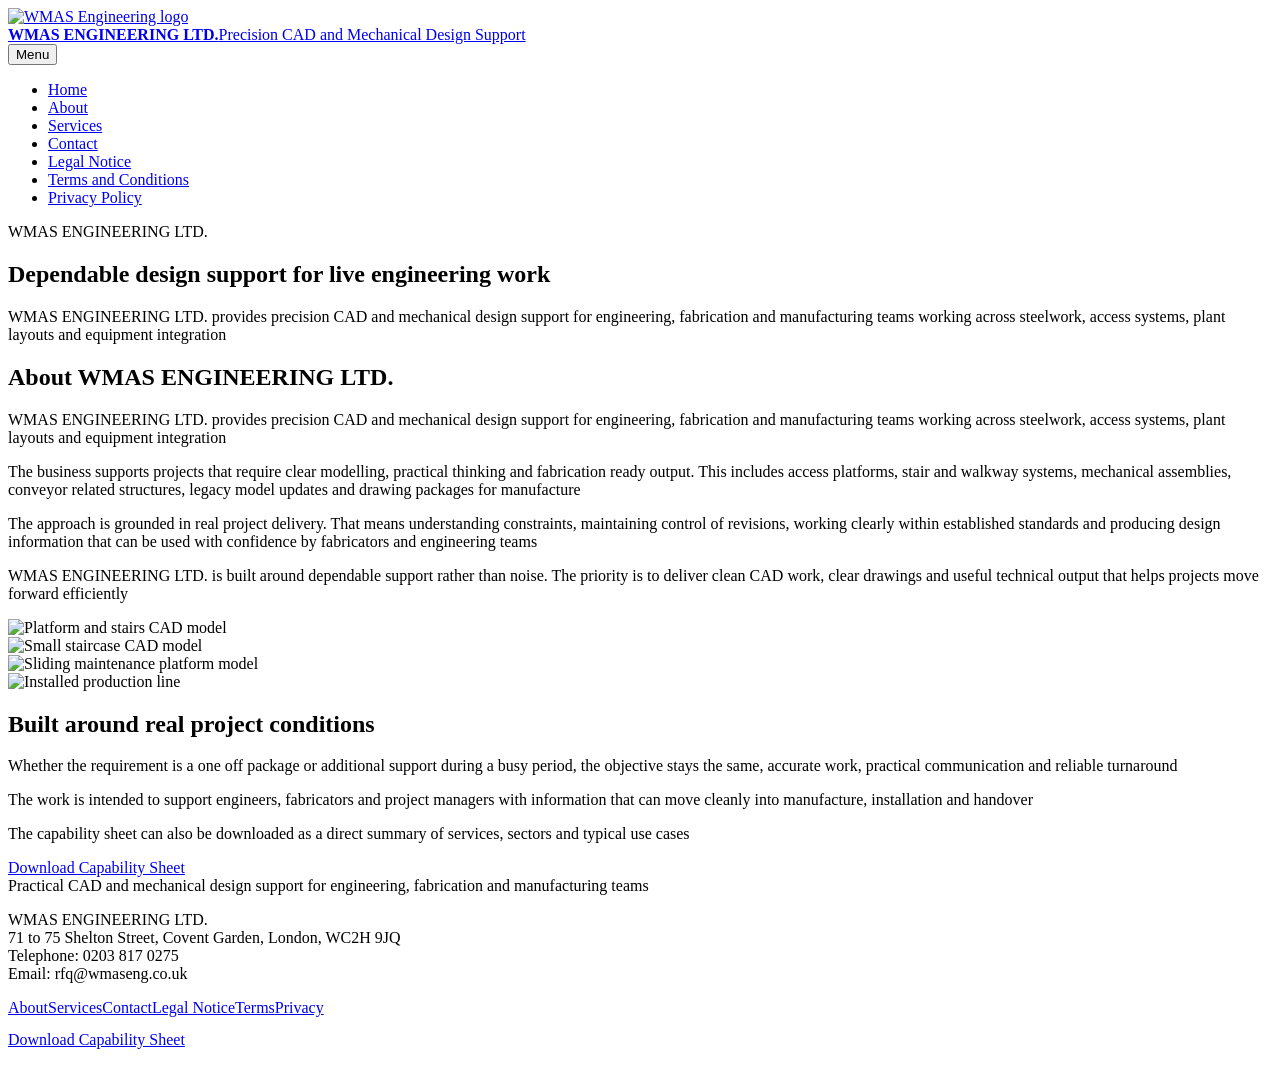
==== about.html @ 5f718e0b "Add files via upload" ====
<!doctype html><html lang="en"><head><meta charset="utf-8"><meta name="viewport" content="width=device-width, initial-scale=1"><title>About | WMAS ENGINEERING LTD.</title><link rel="stylesheet" href="assets/css/styles.css"></head><body><header class="site-header"><div class="container header-inner"><a class="brand" href="index.html"><img src="assets/img/wmaslogo.png" alt="WMAS Engineering logo"><div class="brand-text"><strong>WMAS ENGINEERING LTD.</strong><span>Precision CAD and Mechanical Design Support</span></div></a><button class="nav-toggle" type="button" data-nav-toggle>Menu</button><nav class="main-nav"><ul><li><a href="index.html" class="">Home</a></li><li><a href="about.html" class="active">About</a></li><li><a href="services.html" class="">Services</a></li><li><a href="contact.html" class="">Contact</a></li><li><a href="legal-notice.html" class="">Legal Notice</a></li><li><a href="terms.html" class="">Terms and Conditions</a></li><li><a href="privacy.html" class="">Privacy Policy</a></li></ul></nav></div></header><section class="page-hero"><div class="bg" style="background-image:url('assets/img/hero-automation-cad.jpg')"></div><div class="container"><span class="eyebrow">WMAS ENGINEERING LTD.</span><h1>Dependable design support for live engineering work</h1><p class="lead">WMAS ENGINEERING LTD. provides precision CAD and mechanical design support for engineering, fabrication and manufacturing teams working across steelwork, access systems, plant layouts and equipment integration</p></div></section><section class="section"><div class="container grid-2"><div><h2>About WMAS ENGINEERING LTD.</h2><p class="muted">WMAS ENGINEERING LTD. provides precision CAD and mechanical design support for engineering, fabrication and manufacturing teams working across steelwork, access systems, plant layouts and equipment integration</p><p class="muted">The business supports projects that require clear modelling, practical thinking and fabrication ready output. This includes access platforms, stair and walkway systems, mechanical assemblies, conveyor related structures, legacy model updates and drawing packages for manufacture</p><p class="muted">The approach is grounded in real project delivery. That means understanding constraints, maintaining control of revisions, working clearly within established standards and producing design information that can be used with confidence by fabricators and engineering teams</p><p class="muted">WMAS ENGINEERING LTD. is built around dependable support rather than noise. The priority is to deliver clean CAD work, clear drawings and useful technical output that helps projects move forward efficiently</p></div><div class="project-strip"><div class="media-card"><img src="assets/img/platform-stairs-model.png" alt="Platform and stairs CAD model"></div><div class="media-card"><img src="assets/img/small-staircase-model.png" alt="Small staircase CAD model"></div><div class="media-card"><img src="assets/img/sliding-maintenance-platform.png" alt="Sliding maintenance platform model"></div></div></div></section><section class="section section-alt"><div class="container grid-2"><div class="media-card"><img src="assets/img/hero-production-line.jpg" alt="Installed production line"></div><div class="card"><h2>Built around real project conditions</h2><p class="muted">Whether the requirement is a one off package or additional support during a busy period, the objective stays the same, accurate work, practical communication and reliable turnaround</p><p class="muted">The work is intended to support engineers, fabricators and project managers with information that can move cleanly into manufacture, installation and handover</p><p class="muted">The capability sheet can also be downloaded as a direct summary of services, sectors and typical use cases</p><div class="cta-row"><a class="btn btn-primary" href="assets/docs/Capabilities-Sheet-WMAS.pdf" download>Download Capability Sheet</a></div></div></div></section><footer class="site-footer"><div class="container footer-inner"><div><div class="tagline">Practical CAD and mechanical design support for engineering, fabrication and manufacturing teams</div><p class="small">WMAS ENGINEERING LTD.<br>71 to 75 Shelton Street, Covent Garden, London, WC2H 9JQ<br>Telephone: 0203 817 0275<br>Email: rfq@wmaseng.co.uk</p></div><div><div class="footer-links"><a href="about.html">About</a><a href="services.html">Services</a><a href="contact.html">Contact</a><a href="legal-notice.html">Legal Notice</a><a href="terms.html">Terms</a><a href="privacy.html">Privacy</a></div><p class="small" style="margin-top:14px"><a href="assets/docs/Capabilities-Sheet-WMAS.pdf" download>Download Capability Sheet</a></p></div></div></footer><script src="assets/js/site.js"></script></body></html>
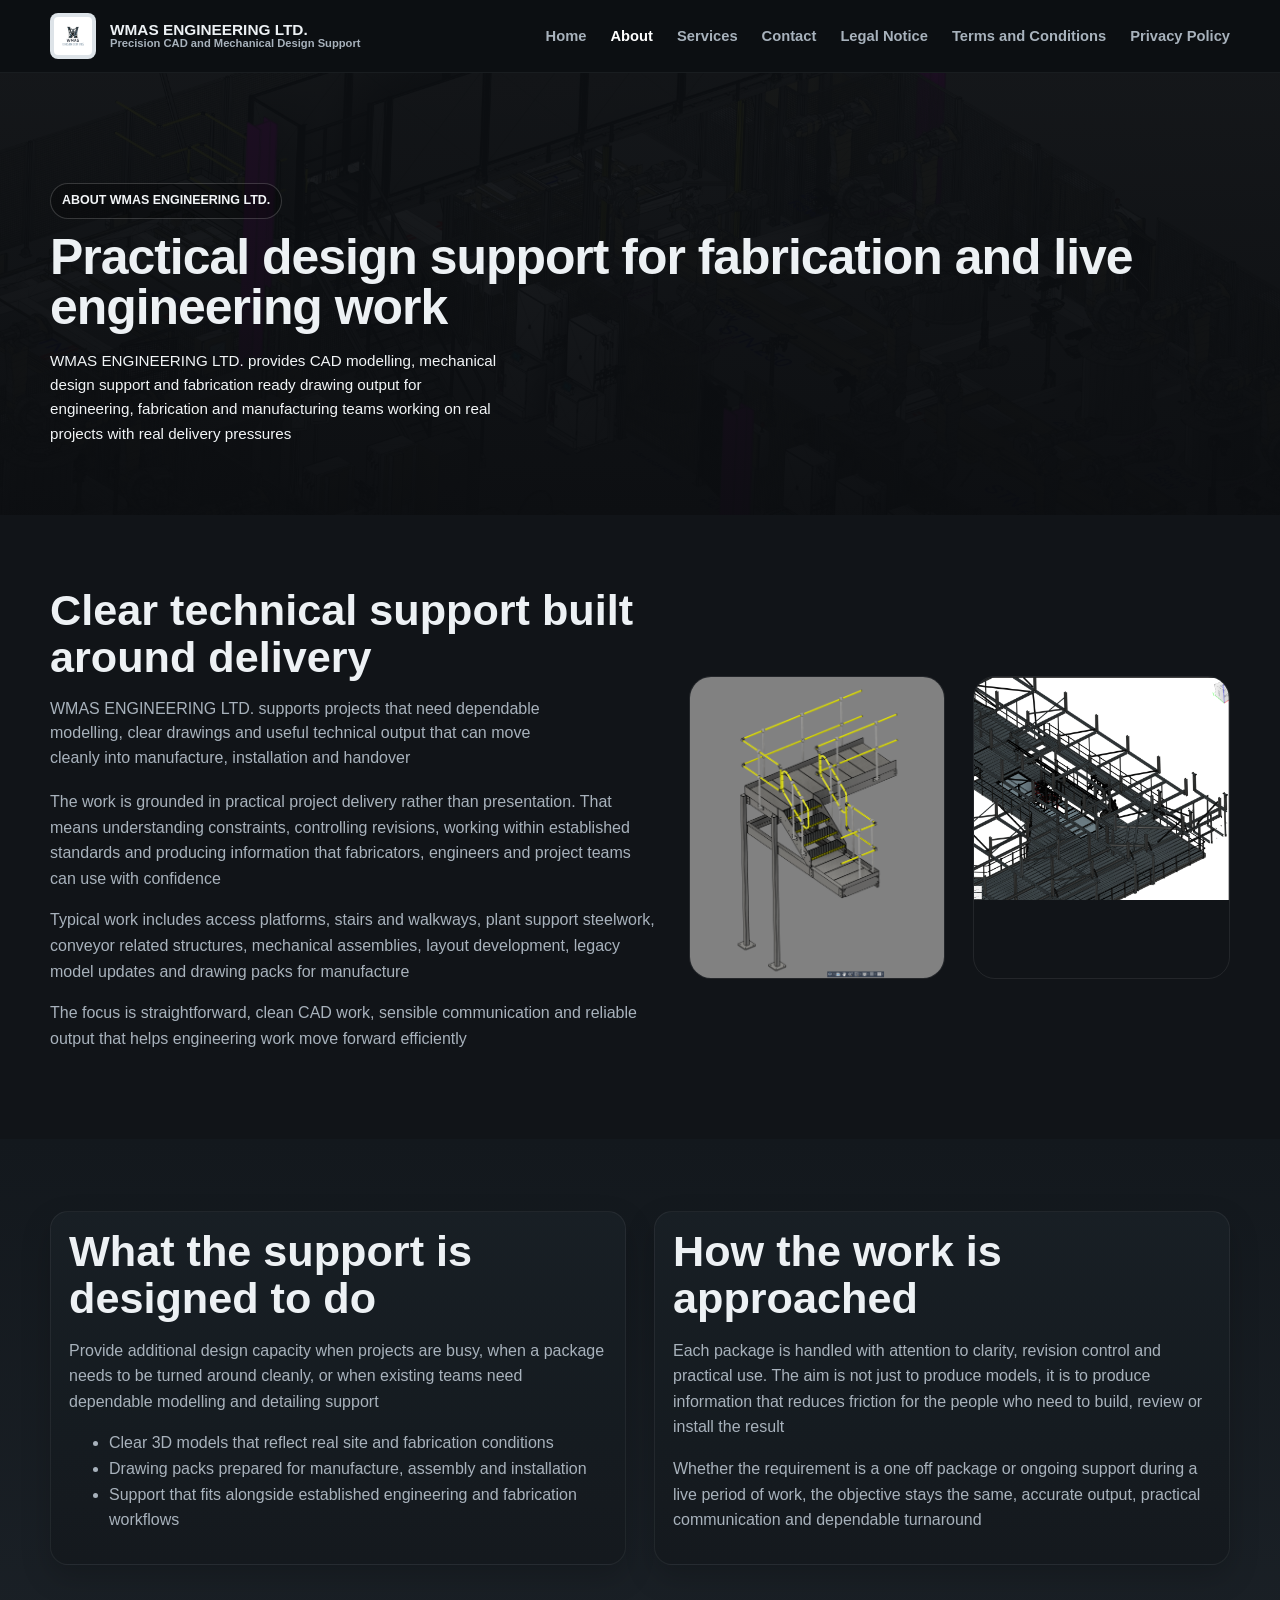
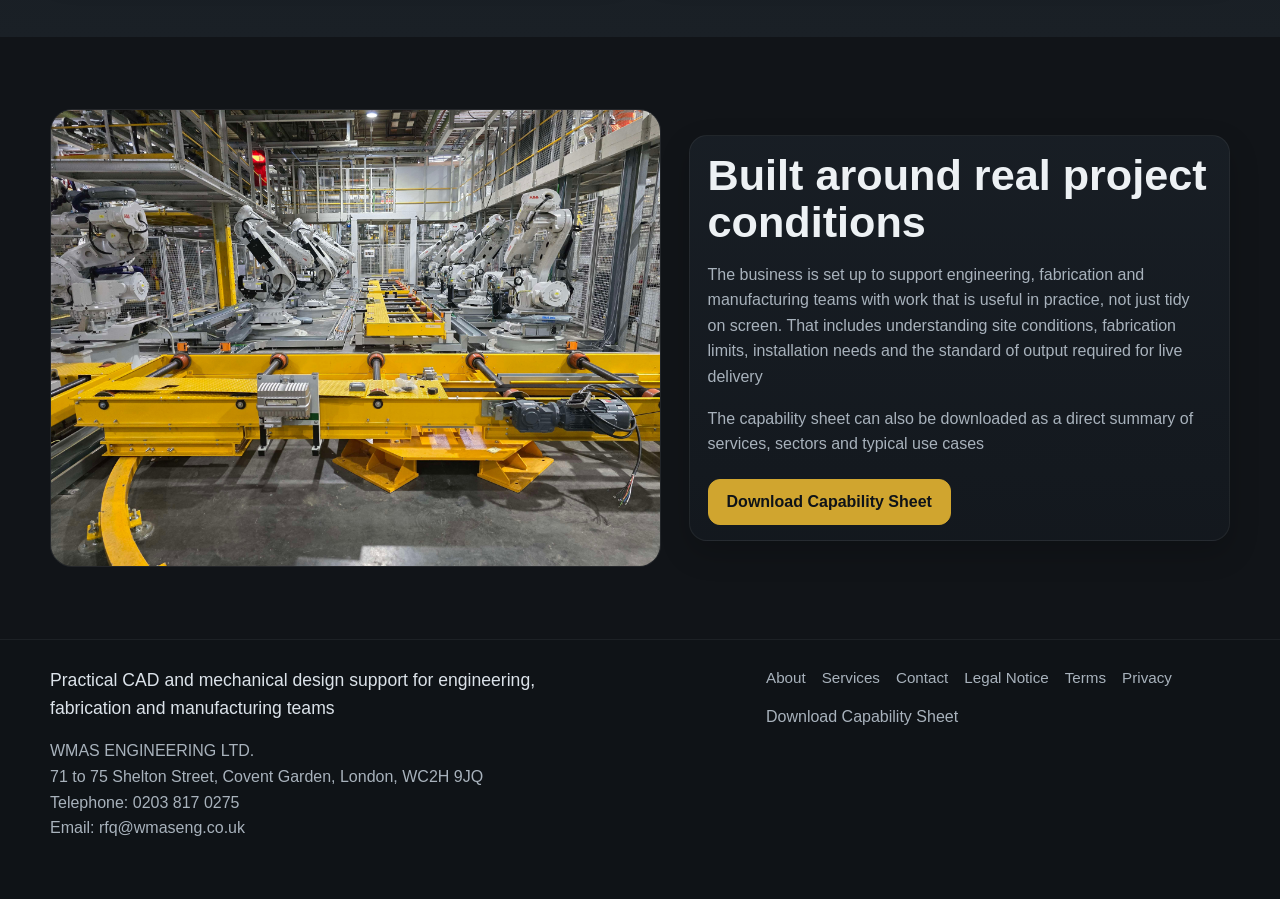
==== commit 3ed95a46: "Update about.html" ====
--- a/about.html
+++ b/about.html
@@ -1 +1,128 @@
-<!doctype html><html lang="en"><head><meta charset="utf-8"><meta name="viewport" content="width=device-width, initial-scale=1"><title>About | WMAS ENGINEERING LTD.</title><link rel="stylesheet" href="assets/css/styles.css"></head><body><header class="site-header"><div class="container header-inner"><a class="brand" href="index.html"><img src="assets/img/wmaslogo.png" alt="WMAS Engineering logo"><div class="brand-text"><strong>WMAS ENGINEERING LTD.</strong><span>Precision CAD and Mechanical Design Support</span></div></a><button class="nav-toggle" type="button" data-nav-toggle>Menu</button><nav class="main-nav"><ul><li><a href="index.html" class="">Home</a></li><li><a href="about.html" class="active">About</a></li><li><a href="services.html" class="">Services</a></li><li><a href="contact.html" class="">Contact</a></li><li><a href="legal-notice.html" class="">Legal Notice</a></li><li><a href="terms.html" class="">Terms and Conditions</a></li><li><a href="privacy.html" class="">Privacy Policy</a></li></ul></nav></div></header><section class="page-hero"><div class="bg" style="background-image:url('assets/img/hero-automation-cad.jpg')"></div><div class="container"><span class="eyebrow">WMAS ENGINEERING LTD.</span><h1>Dependable design support for live engineering work</h1><p class="lead">WMAS ENGINEERING LTD. provides precision CAD and mechanical design support for engineering, fabrication and manufacturing teams working across steelwork, access systems, plant layouts and equipment integration</p></div></section><section class="section"><div class="container grid-2"><div><h2>About WMAS ENGINEERING LTD.</h2><p class="muted">WMAS ENGINEERING LTD. provides precision CAD and mechanical design support for engineering, fabrication and manufacturing teams working across steelwork, access systems, plant layouts and equipment integration</p><p class="muted">The business supports projects that require clear modelling, practical thinking and fabrication ready output. This includes access platforms, stair and walkway systems, mechanical assemblies, conveyor related structures, legacy model updates and drawing packages for manufacture</p><p class="muted">The approach is grounded in real project delivery. That means understanding constraints, maintaining control of revisions, working clearly within established standards and producing design information that can be used with confidence by fabricators and engineering teams</p><p class="muted">WMAS ENGINEERING LTD. is built around dependable support rather than noise. The priority is to deliver clean CAD work, clear drawings and useful technical output that helps projects move forward efficiently</p></div><div class="project-strip"><div class="media-card"><img src="assets/img/platform-stairs-model.png" alt="Platform and stairs CAD model"></div><div class="media-card"><img src="assets/img/small-staircase-model.png" alt="Small staircase CAD model"></div><div class="media-card"><img src="assets/img/sliding-maintenance-platform.png" alt="Sliding maintenance platform model"></div></div></div></section><section class="section section-alt"><div class="container grid-2"><div class="media-card"><img src="assets/img/hero-production-line.jpg" alt="Installed production line"></div><div class="card"><h2>Built around real project conditions</h2><p class="muted">Whether the requirement is a one off package or additional support during a busy period, the objective stays the same, accurate work, practical communication and reliable turnaround</p><p class="muted">The work is intended to support engineers, fabricators and project managers with information that can move cleanly into manufacture, installation and handover</p><p class="muted">The capability sheet can also be downloaded as a direct summary of services, sectors and typical use cases</p><div class="cta-row"><a class="btn btn-primary" href="assets/docs/Capabilities-Sheet-WMAS.pdf" download>Download Capability Sheet</a></div></div></div></section><footer class="site-footer"><div class="container footer-inner"><div><div class="tagline">Practical CAD and mechanical design support for engineering, fabrication and manufacturing teams</div><p class="small">WMAS ENGINEERING LTD.<br>71 to 75 Shelton Street, Covent Garden, London, WC2H 9JQ<br>Telephone: 0203 817 0275<br>Email: rfq@wmaseng.co.uk</p></div><div><div class="footer-links"><a href="about.html">About</a><a href="services.html">Services</a><a href="contact.html">Contact</a><a href="legal-notice.html">Legal Notice</a><a href="terms.html">Terms</a><a href="privacy.html">Privacy</a></div><p class="small" style="margin-top:14px"><a href="assets/docs/Capabilities-Sheet-WMAS.pdf" download>Download Capability Sheet</a></p></div></div></footer><script src="assets/js/site.js"></script></body></html>+<!doctype html>
+<html lang="en">
+<head>
+  <meta charset="utf-8">
+  <meta name="viewport" content="width=device-width, initial-scale=1">
+  <title>About | WMAS ENGINEERING LTD.</title>
+  <link rel="stylesheet" href="assets/css/styles.css">
+</head>
+<body>
+  <header class="site-header">
+    <div class="container header-inner">
+      <a class="brand" href="index.html">
+        <img src="assets/img/wmaslogo.png" alt="WMAS Engineering logo">
+        <div class="brand-text">
+          <strong>WMAS ENGINEERING LTD.</strong>
+          <span>Precision CAD and Mechanical Design Support</span>
+        </div>
+      </a>
+      <button class="nav-toggle" type="button" data-nav-toggle>Menu</button>
+      <nav class="main-nav">
+        <ul>
+          <li><a href="index.html">Home</a></li>
+          <li><a href="about.html" class="active">About</a></li>
+          <li><a href="services.html">Services</a></li>
+          <li><a href="contact.html">Contact</a></li>
+          <li><a href="legal-notice.html">Legal Notice</a></li>
+          <li><a href="terms.html">Terms and Conditions</a></li>
+          <li><a href="privacy.html">Privacy Policy</a></li>
+        </ul>
+      </nav>
+    </div>
+  </header>
+
+  <section class="page-hero">
+    <div class="bg" style="background-image:url('assets/img/hero-automation-cad.jpg')"></div>
+    <div class="container">
+      <span class="eyebrow">About WMAS ENGINEERING LTD.</span>
+      <h1>Practical design support for fabrication and live engineering work</h1>
+      <p class="lead">WMAS ENGINEERING LTD. provides CAD modelling, mechanical design support and fabrication ready drawing output for engineering, fabrication and manufacturing teams working on real projects with real delivery pressures</p>
+    </div>
+  </section>
+
+  <section class="section">
+    <div class="container grid-2">
+      <div>
+        <div class="section-head">
+          <h2>Clear technical support built around delivery</h2>
+          <p class="muted">WMAS ENGINEERING LTD. supports projects that need dependable modelling, clear drawings and useful technical output that can move cleanly into manufacture, installation and handover</p>
+        </div>
+
+        <p class="muted">The work is grounded in practical project delivery rather than presentation. That means understanding constraints, controlling revisions, working within established standards and producing information that fabricators, engineers and project teams can use with confidence</p>
+
+        <p class="muted">Typical work includes access platforms, stairs and walkways, plant support steelwork, conveyor related structures, mechanical assemblies, layout development, legacy model updates and drawing packs for manufacture</p>
+
+        <p class="muted">The focus is straightforward, clean CAD work, sensible communication and reliable output that helps engineering work move forward efficiently</p>
+      </div>
+
+      <div class="split-panel">
+        <div class="media-card">
+          <img src="assets/img/platform-stairs-model.png" alt="Platform and stairs CAD model">
+        </div>
+        <div class="media-card">
+          <img src="assets/img/sliding-maintenance-platform.png" alt="Sliding maintenance platform model">
+        </div>
+      </div>
+    </div>
+  </section>
+
+  <section class="section section-alt">
+    <div class="container split-panel">
+      <div class="card">
+        <h2>What the support is designed to do</h2>
+        <p class="muted">Provide additional design capacity when projects are busy, when a package needs to be turned around cleanly, or when existing teams need dependable modelling and detailing support</p>
+        <ul class="muted">
+          <li>Clear 3D models that reflect real site and fabrication conditions</li>
+          <li>Drawing packs prepared for manufacture, assembly and installation</li>
+          <li>Support that fits alongside established engineering and fabrication workflows</li>
+        </ul>
+      </div>
+
+      <div class="card">
+        <h2>How the work is approached</h2>
+        <p class="muted">Each package is handled with attention to clarity, revision control and practical use. The aim is not just to produce models, it is to produce information that reduces friction for the people who need to build, review or install the result</p>
+        <p class="muted">Whether the requirement is a one off package or ongoing support during a live period of work, the objective stays the same, accurate output, practical communication and dependable turnaround</p>
+      </div>
+    </div>
+  </section>
+
+  <section class="section">
+    <div class="container grid-2">
+      <div class="media-card">
+        <img src="assets/img/hero-production-line.jpg" alt="Installed production line">
+      </div>
+
+      <div class="card">
+        <h2>Built around real project conditions</h2>
+        <p class="muted">The business is set up to support engineering, fabrication and manufacturing teams with work that is useful in practice, not just tidy on screen. That includes understanding site conditions, fabrication limits, installation needs and the standard of output required for live delivery</p>
+        <p class="muted">The capability sheet can also be downloaded as a direct summary of services, sectors and typical use cases</p>
+        <div class="cta-row">
+          <a class="btn btn-primary" href="assets/docs/Capabilities-Sheet-WMAS.pdf" download>Download Capability Sheet</a>
+        </div>
+      </div>
+    </div>
+  </section>
+
+  <footer class="site-footer">
+    <div class="container footer-inner">
+      <div>
+        <div class="tagline">Practical CAD and mechanical design support for engineering, fabrication and manufacturing teams</div>
+        <p class="small">WMAS ENGINEERING LTD.<br>71 to 75 Shelton Street, Covent Garden, London, WC2H 9JQ<br>Telephone: 0203 817 0275<br>Email: rfq@wmaseng.co.uk</p>
+      </div>
+      <div>
+        <div class="footer-links">
+          <a href="about.html">About</a>
+          <a href="services.html">Services</a>
+          <a href="contact.html">Contact</a>
+          <a href="legal-notice.html">Legal Notice</a>
+          <a href="terms.html">Terms</a>
+          <a href="privacy.html">Privacy</a>
+        </div>
+        <p class="small" style="margin-top:14px"><a href="assets/docs/Capabilities-Sheet-WMAS.pdf" download>Download Capability Sheet</a></p>
+      </div>
+    </div>
+  </footer>
+
+  <script src="assets/js/site.js"></script>
+</body>
+</html>
--- a/assets/css/styles.css
+++ b/assets/css/styles.css
@@ -0,0 +1,532 @@
+:root{
+  --bg:#111418;
+  --panel:#171c21;
+  --panel2:#1d2329;
+  --text:#edf1f4;
+  --muted:#a8b2bc;
+  --line:#2a3138;
+  --accent:#d0a52f;
+  --max:1180px;
+}
+
+*{box-sizing:border-box}
+
+html{scroll-behavior:smooth}
+
+body{
+  margin:0;
+  font-family:Inter,Segoe UI,Arial,sans-serif;
+  background:var(--bg);
+  color:var(--text);
+  line-height:1.6;
+}
+
+img{
+  max-width:100%;
+  display:block;
+}
+
+a{
+  color:inherit;
+  text-decoration:none;
+}
+
+.container{
+  width:min(var(--max),calc(100% - 40px));
+  margin:0 auto;
+}
+
+.site-header{
+  position:sticky;
+  top:0;
+  z-index:50;
+  background:rgba(12,15,19,.94);
+  backdrop-filter:blur(10px);
+  border-bottom:1px solid rgba(255,255,255,.06);
+}
+
+.header-inner{
+  min-height:72px;
+  display:flex;
+  align-items:center;
+  justify-content:space-between;
+  gap:20px;
+}
+
+.brand{
+  display:flex;
+  align-items:center;
+  gap:14px;
+  font-weight:800;
+  min-width:0;
+}
+
+.brand img{
+  width:46px;
+  height:46px;
+  object-fit:contain;
+  border-radius:8px;
+  background:#dde3e8;
+  padding:4px;
+  flex:0 0 auto;
+}
+
+.brand-text{
+  display:flex;
+  flex-direction:column;
+  line-height:1.05;
+  min-width:0;
+}
+
+.brand-text strong{
+  font-size:.96rem;
+}
+
+.brand-text span{
+  font-size:.7rem;
+  color:var(--muted);
+  font-weight:600;
+}
+
+.nav-toggle{
+  display:none;
+}
+
+.main-nav ul{
+  list-style:none;
+  padding:0;
+  margin:0;
+  display:flex;
+  gap:24px;
+  flex-wrap:wrap;
+}
+
+.main-nav a{
+  color:var(--muted);
+  font-size:.92rem;
+  font-weight:600;
+}
+
+.main-nav a:hover,
+.main-nav a.active{
+  color:#fff;
+}
+
+.hero{
+  position:relative;
+  min-height:70vh;
+  overflow:hidden;
+}
+
+.hero:before{
+  content:"";
+  position:absolute;
+  inset:0;
+  background:linear-gradient(180deg,rgba(8,10,12,.36),rgba(8,10,12,.72));
+}
+
+.hero-media{
+  position:absolute;
+  inset:0;
+  background-size:cover;
+  background-position:center;
+  filter:saturate(.92) brightness(.76);
+}
+
+.hero-shell{
+  position:relative;
+  min-height:70vh;
+  display:flex;
+  align-items:center;
+  justify-content:flex-start;
+  width:min(1500px,calc(100% - 40px));
+  margin:0 auto;
+  padding:56px 0 56px 165px;
+}
+
+.hero-panel{
+  width:min(555px,100%);
+  background:linear-gradient(180deg,rgba(15,19,24,.88),rgba(15,19,24,.94));
+  border:1px solid rgba(255,255,255,.08);
+  border-radius:22px;
+  padding:28px 26px;
+  box-shadow:0 18px 44px rgba(0,0,0,.28);
+  backdrop-filter:blur(6px);
+}
+
+.eyebrow{
+  display:inline-block;
+  padding:7px 11px;
+  border:1px solid rgba(255,255,255,.18);
+  border-radius:999px;
+  color:#f2f5f7;
+  background:rgba(0,0,0,.24);
+  font-size:.78rem;
+  font-weight:700;
+  text-transform:uppercase;
+  margin-bottom:14px;
+}
+
+h1,
+h2,
+h3{
+  line-height:1.08;
+  margin:0 0 16px;
+}
+
+h1{
+  font-size:clamp(2.1rem,3.9vw,3.5rem);
+  line-height:1;
+  letter-spacing:-.02em;
+}
+
+h2{
+  font-size:clamp(1.8rem,4vw,2.7rem);
+}
+
+h3{
+  font-size:1.04rem;
+  line-height:1.16;
+  margin:0 0 8px;
+}
+
+.lead{
+  font-size:.95rem;
+  color:#f2f5f7;
+  max-width:54ch;
+  margin-top:8px;
+}
+
+.hero-actions,
+.cta-row{
+  display:flex;
+  gap:14px;
+  flex-wrap:wrap;
+  margin-top:22px;
+}
+
+.btn{
+  display:inline-flex;
+  align-items:center;
+  justify-content:center;
+  min-height:46px;
+  padding:0 18px;
+  border-radius:12px;
+  border:1px solid var(--line);
+  background:transparent;
+  color:#fff;
+  font-weight:700;
+}
+
+.btn-primary{
+  background:var(--accent);
+  border-color:var(--accent);
+  color:#0f1318;
+}
+
+.section{
+  padding:72px 0;
+}
+
+.section-alt{
+  background:linear-gradient(180deg,#13181d,#1a2026);
+}
+
+.section-head{
+  max-width:620px;
+  margin-bottom:18px;
+}
+
+.section-head p{
+  margin:0;
+  max-width:58ch;
+  line-height:1.55;
+}
+
+.muted,
+.small{
+  color:var(--muted);
+}
+
+.grid-2{
+  display:grid;
+  grid-template-columns:1.06fr .94fr;
+  gap:28px;
+  align-items:center;
+}
+
+.grid-3{
+  display:grid;
+  grid-template-columns:repeat(3,minmax(0,1fr));
+  gap:16px;
+  align-items:stretch;
+}
+
+.grid-4{
+  display:grid;
+  grid-template-columns:repeat(4,minmax(0,1fr));
+  gap:20px;
+}
+
+.card,
+.feature-card,
+.info-panel,
+.form-panel{
+  background:linear-gradient(180deg,rgba(25,31,37,.96),rgba(20,25,30,.96));
+  border:1px solid rgba(255,255,255,.06);
+  border-radius:18px;
+  padding:16px 18px 15px;
+  box-shadow:0 12px 30px rgba(0,0,0,.18);
+}
+
+.feature-card{
+  min-height:100%;
+  display:flex;
+  flex-direction:column;
+  justify-content:flex-start;
+}
+
+.feature-card:before{
+  content:"";
+  display:block;
+  width:30px;
+  height:3px;
+  background:var(--accent);
+  margin-bottom:10px;
+  border-radius:999px;
+}
+
+.feature-card p{
+  margin:0;
+  font-size:.94rem;
+  line-height:1.5;
+}
+
+.media-card{
+  border-radius:22px;
+  overflow:hidden;
+  border:1px solid rgba(255,255,255,.08);
+}
+
+.project-strip{
+  display:grid;
+  grid-template-columns:repeat(3,minmax(0,1fr));
+  gap:18px;
+}
+
+.split-panel{
+  display:grid;
+  grid-template-columns:1fr 1fr;
+  gap:28px;
+}
+
+.page-hero{
+  padding:110px 0 54px;
+  position:relative;
+  overflow:hidden;
+}
+
+.page-hero .bg{
+  position:absolute;
+  inset:0;
+  background-size:cover;
+  background-position:center;
+  opacity:.18;
+}
+
+.page-hero:after{
+  content:"";
+  position:absolute;
+  inset:0;
+  background:linear-gradient(180deg,rgba(11,13,16,.62),rgba(11,13,16,.92));
+}
+
+.page-hero .container{
+  position:relative;
+  z-index:1;
+}
+
+.reading{
+  width:min(860px,100%);
+}
+
+.reading p,
+.reading li{
+  color:#d6dde4;
+}
+
+.contact-wrap{
+  display:grid;
+  grid-template-columns:.9fr 1.1fr;
+  gap:26px;
+}
+
+.download-box{
+  display:flex;
+  align-items:center;
+  justify-content:space-between;
+  gap:18px;
+  flex-wrap:wrap;
+  padding:24px;
+  border:1px solid rgba(255,255,255,.08);
+  border-radius:18px;
+  background:rgba(255,255,255,.03);
+}
+
+.contact-meta p{
+  margin:0 0 14px;
+}
+
+.form-grid{
+  display:grid;
+  grid-template-columns:1fr 1fr;
+  gap:16px;
+}
+
+.form-group{
+  display:flex;
+  flex-direction:column;
+  gap:8px;
+}
+
+.form-group.full{
+  grid-column:1/-1;
+}
+
+label{
+  font-weight:700;
+  color:#d7dee5;
+}
+
+input,
+textarea{
+  width:100%;
+  background:#0f1318;
+  color:#fff;
+  border:1px solid #2b3239;
+  border-radius:12px;
+  min-height:48px;
+  padding:12px 14px;
+  font:inherit;
+}
+
+textarea{
+  min-height:160px;
+  resize:vertical;
+}
+
+.notice{
+  margin-top:14px;
+  padding:12px 14px;
+  border-radius:12px;
+  border:1px solid rgba(255,255,255,.08);
+  background:rgba(255,255,255,.03);
+}
+
+.site-footer{
+  border-top:1px solid rgba(255,255,255,.06);
+  padding:26px 0 42px;
+  background:#0f1317;
+}
+
+.footer-inner{
+  display:grid;
+  grid-template-columns:1.2fr .8fr;
+  gap:20px;
+}
+
+.footer-links{
+  display:flex;
+  gap:16px;
+  flex-wrap:wrap;
+  color:var(--muted);
+  font-size:.95rem;
+}
+
+.tagline{
+  font-size:1.1rem;
+  color:#dce3ea;
+  max-width:58ch;
+}
+
+@media (max-width:980px){
+  .grid-2,
+  .split-panel,
+  .contact-wrap,
+  .footer-inner{
+    grid-template-columns:1fr;
+  }
+
+  .grid-3,
+  .grid-4{
+    grid-template-columns:1fr 1fr;
+  }
+}
+
+@media (max-width:760px){
+  .container{
+    width:min(var(--max),calc(100% - 24px));
+  }
+
+  .nav-toggle{
+    display:inline-flex;
+    align-items:center;
+    justify-content:center;
+    width:46px;
+    height:46px;
+    border-radius:12px;
+    border:1px solid var(--line);
+    background:transparent;
+    color:#fff;
+  }
+
+  .main-nav{
+    display:none;
+    position:absolute;
+    left:12px;
+    right:12px;
+    top:68px;
+    background:rgba(17,20,24,.98);
+    border:1px solid rgba(255,255,255,.08);
+    border-radius:18px;
+    padding:16px;
+  }
+
+  .main-nav.open{
+    display:block;
+  }
+
+  .main-nav ul{
+    flex-direction:column;
+    align-items:flex-start;
+    gap:14px;
+  }
+
+  .hero,
+  .hero-shell{
+    min-height:58vh;
+  }
+
+  .hero-shell{
+    padding:40px 0;
+    justify-content:flex-start;
+    width:min(100%,calc(100% - 24px));
+  }
+
+  .hero-panel{
+    padding:24px 20px;
+    width:100%;
+  }
+
+  h1{
+    max-width:none;
+    font-size:clamp(1.9rem,9vw,3rem);
+  }
+
+  .grid-3,
+  .grid-4,
+  .project-strip,
+  .form-grid{
+    grid-template-columns:1fr;
+  }
+}
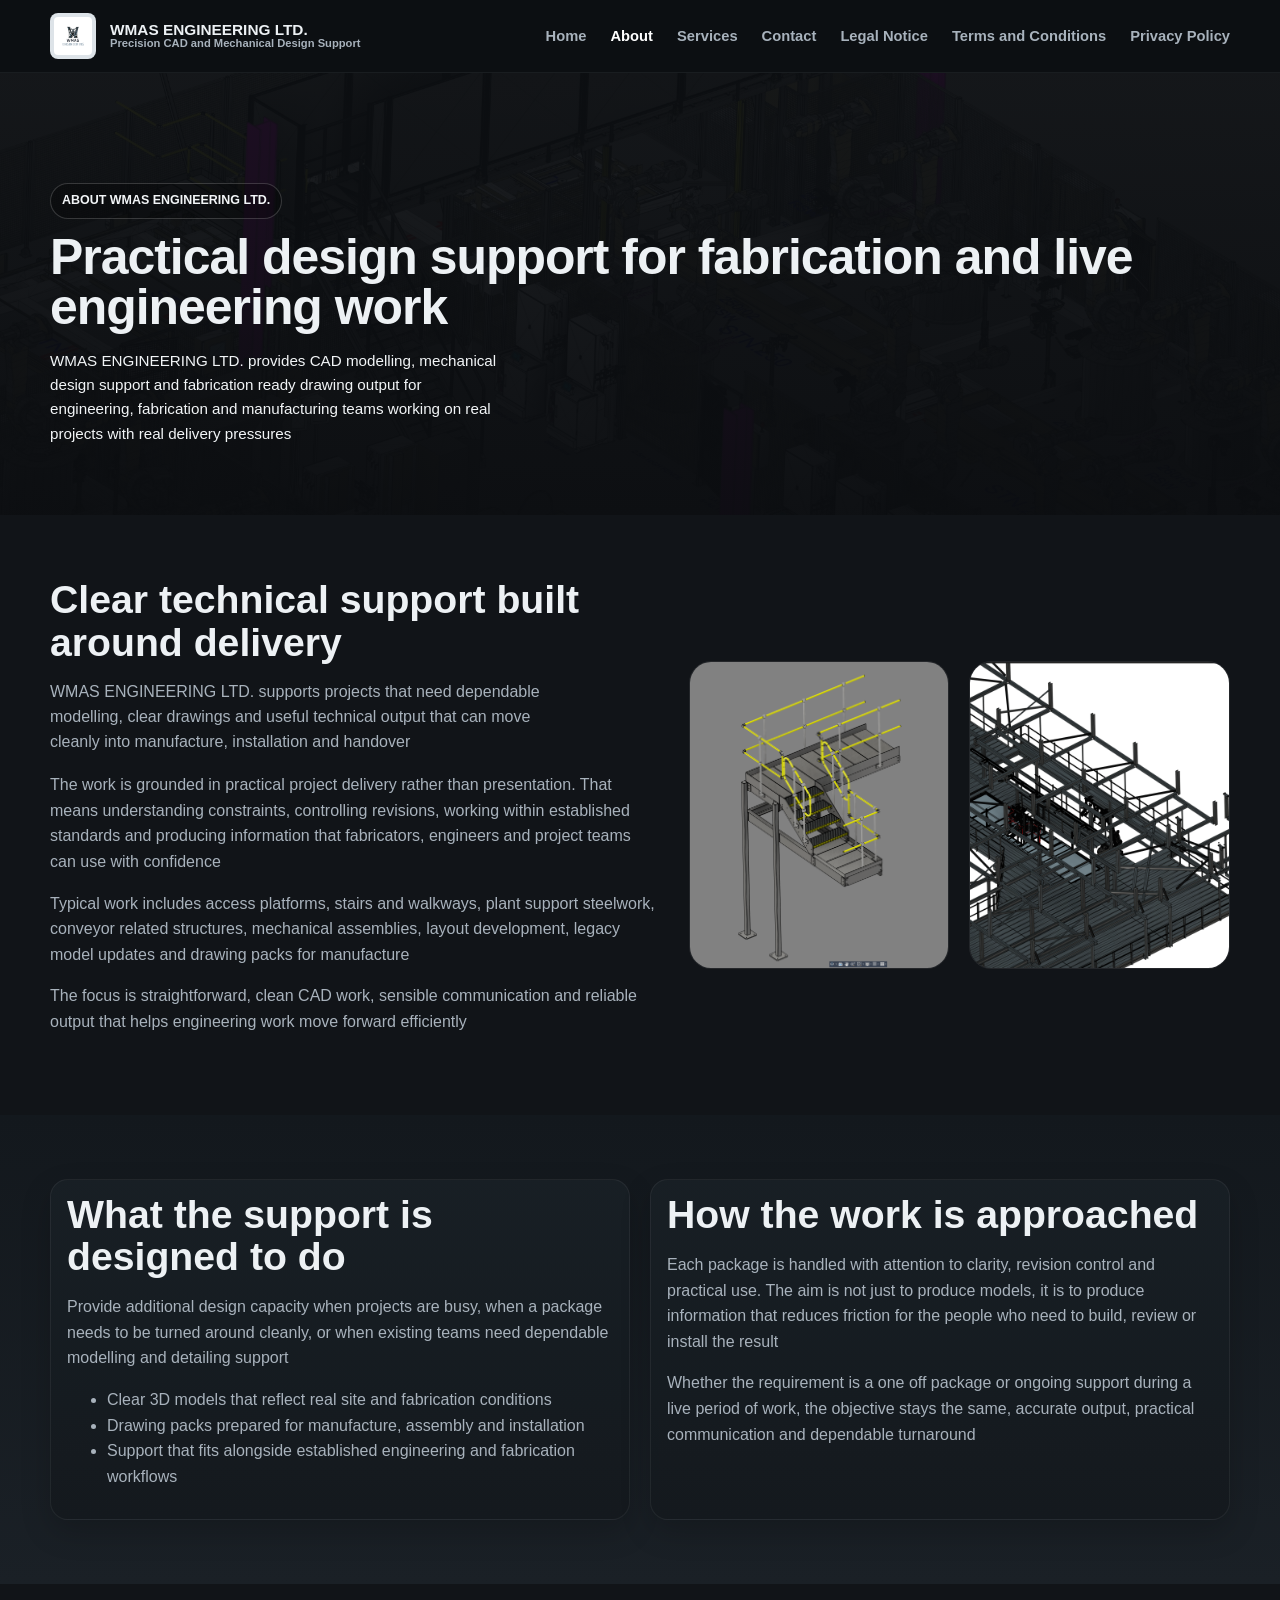
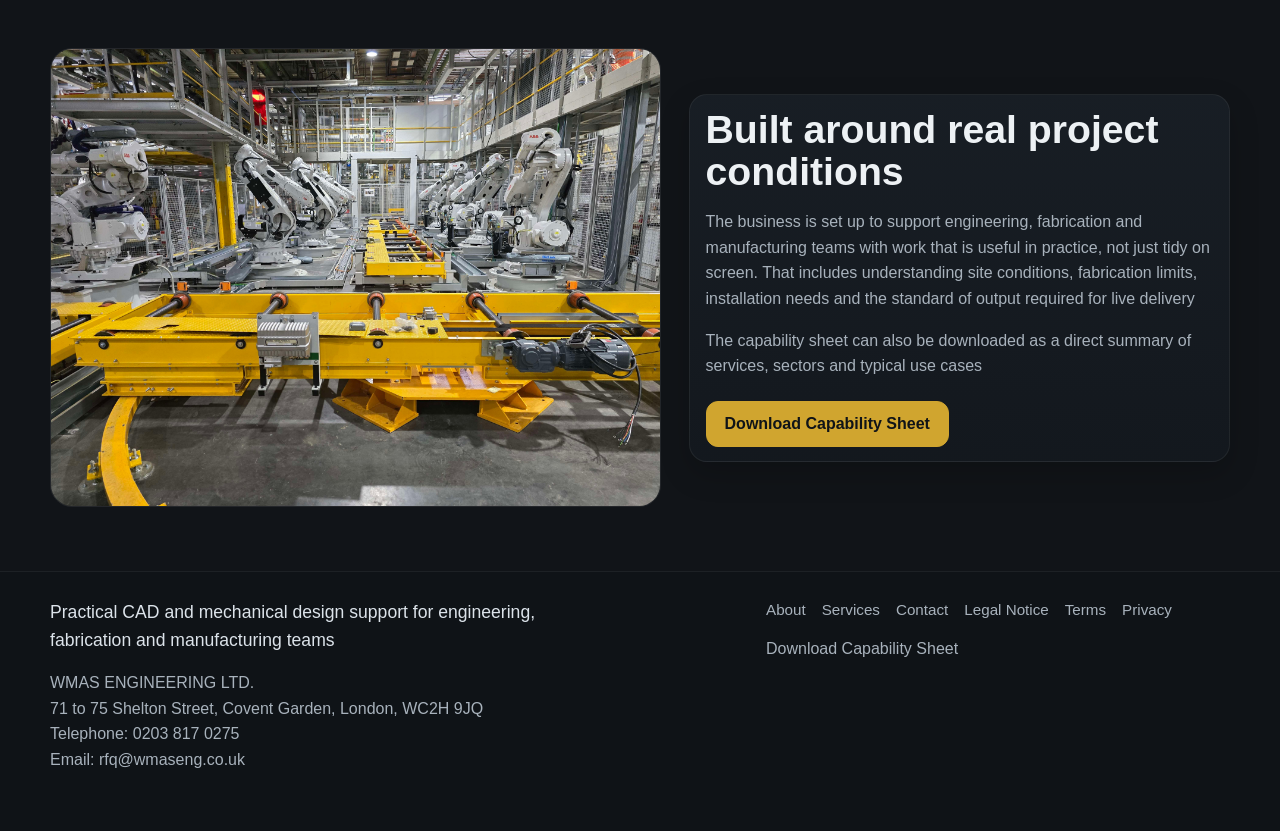
==== commit c9e4fe08: "Update about.html" ====
--- a/about.html
+++ b/about.html
@@ -54,16 +54,15 @@
 
         <p class="muted">The focus is straightforward, clean CAD work, sensible communication and reliable output that helps engineering work move forward efficiently</p>
       </div>
-
-      <div class="split-panel">
-        <div class="media-card">
-          <img src="assets/img/platform-stairs-model.png" alt="Platform and stairs CAD model">
-        </div>
-        <div class="media-card">
-          <img src="assets/img/sliding-maintenance-platform.png" alt="Sliding maintenance platform model">
-        </div>
-      </div>
-    </div>
+      
+<div class="split-panel">
+  <div class="media-card">
+    <img src="assets/img/platform-stairs-model.png" alt="Platform and stairs CAD model">
+  </div>
+  <div class="media-card">
+    <img src="assets/img/sliding-maintenance-platform.png" alt="Sliding maintenance platform model">
+  </div>
+</div>
   </section>
 
   <section class="section section-alt">
--- a/assets/css/styles.css
+++ b/assets/css/styles.css
@@ -181,7 +181,7 @@
 }
 
 h2{
-  font-size:clamp(1.8rem,4vw,2.7rem);
+  font-size:clamp(1.65rem,3.6vw,2.45rem);
 }
 
 h3{
@@ -225,7 +225,7 @@
 }
 
 .section{
-  padding:72px 0;
+  padding:64px 0;
 }
 
 .section-alt{
@@ -275,7 +275,7 @@
   background:linear-gradient(180deg,rgba(25,31,37,.96),rgba(20,25,30,.96));
   border:1px solid rgba(255,255,255,.06);
   border-radius:18px;
-  padding:16px 18px 15px;
+  padding:14px 16px 14px;
   box-shadow:0 12px 30px rgba(0,0,0,.18);
 }
 
@@ -308,6 +308,16 @@
   border:1px solid rgba(255,255,255,.08);
 }
 
+.media-card img{
+  width:100%;
+  height:100%;
+  object-fit:cover;
+}
+
+.page-about .split-panel .media-card{
+  aspect-ratio:1 / 1;
+}
+
 .project-strip{
   display:grid;
   grid-template-columns:repeat(3,minmax(0,1fr));
@@ -317,7 +327,7 @@
 .split-panel{
   display:grid;
   grid-template-columns:1fr 1fr;
-  gap:28px;
+  gap:20px;
 }
 
 .page-hero{
@@ -461,6 +471,10 @@
   .grid-4{
     grid-template-columns:1fr 1fr;
   }
+
+  .page-about .split-panel .media-card{
+    aspect-ratio:16 / 10;
+  }
 }
 
 @media (max-width:760px){
@@ -529,4 +543,8 @@
   .form-grid{
     grid-template-columns:1fr;
   }
-}
+
+  .page-about .split-panel .media-card{
+    aspect-ratio:auto;
+  }
+}
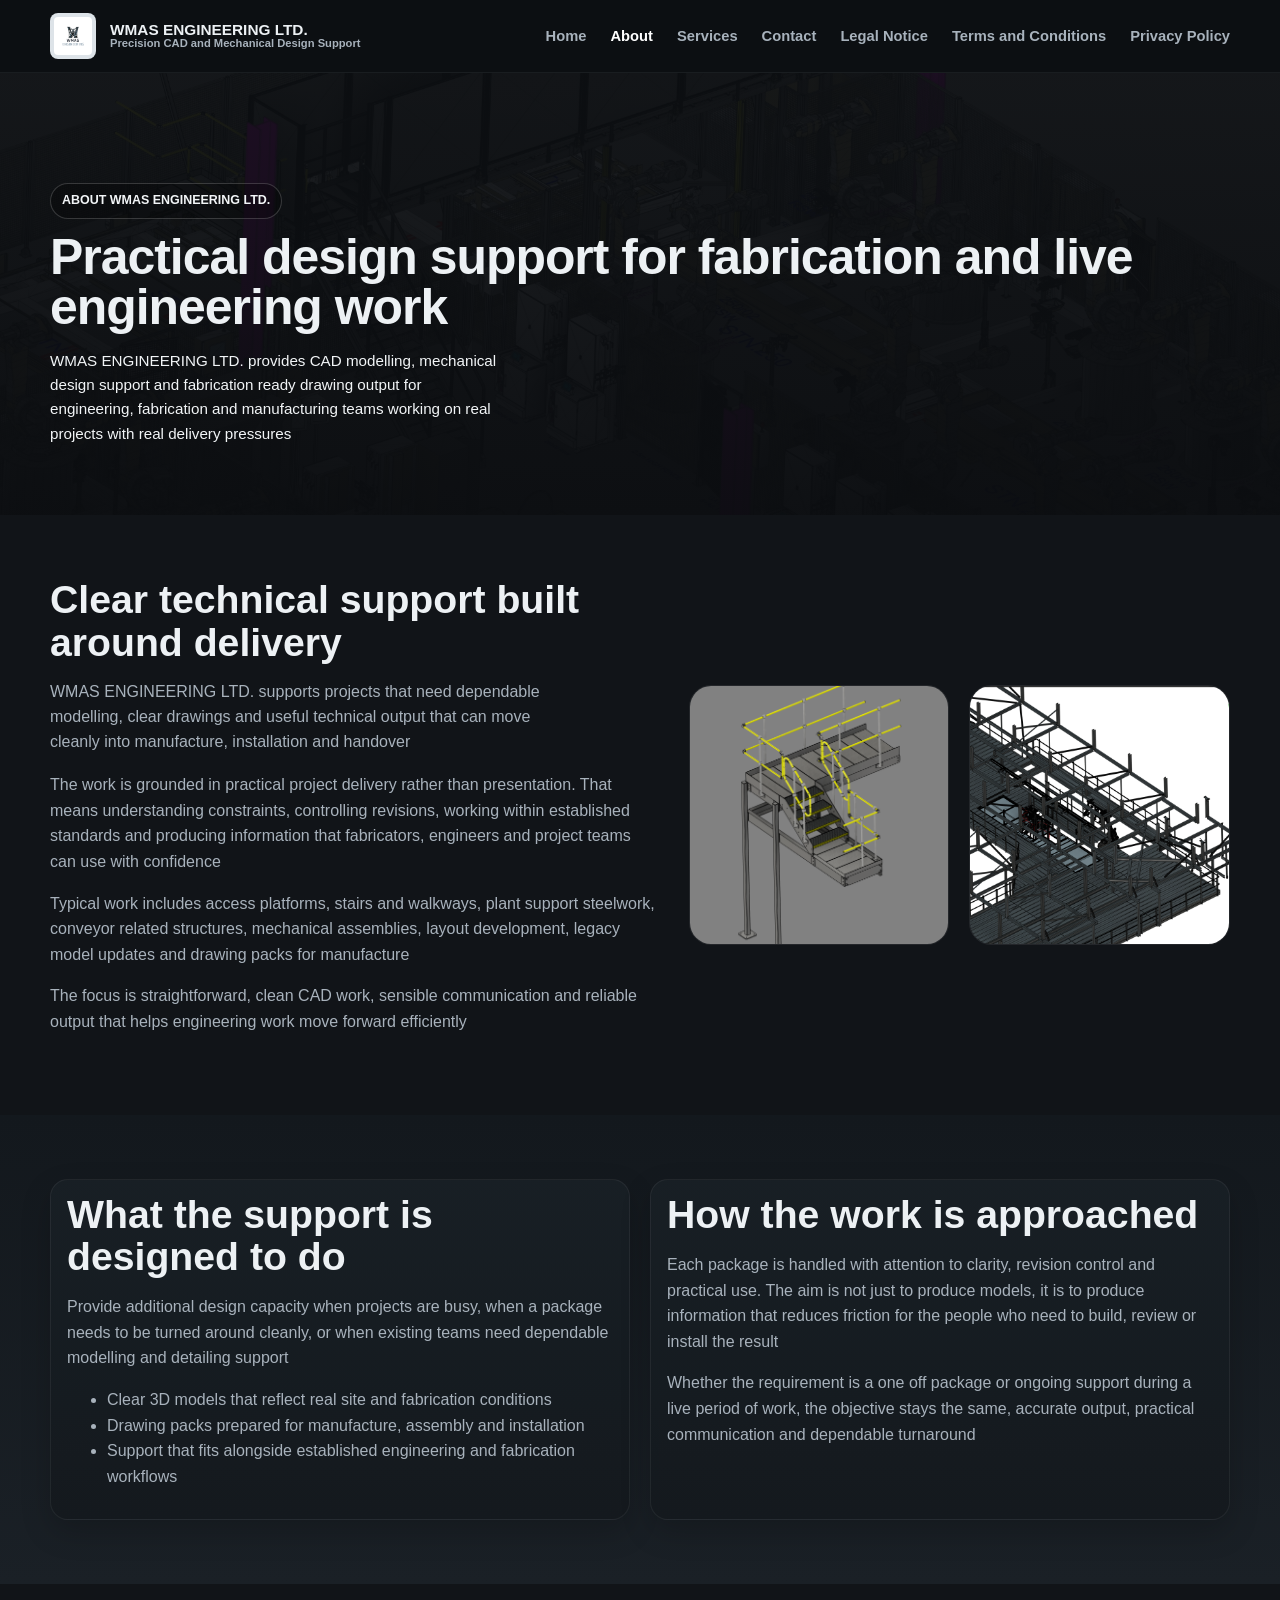
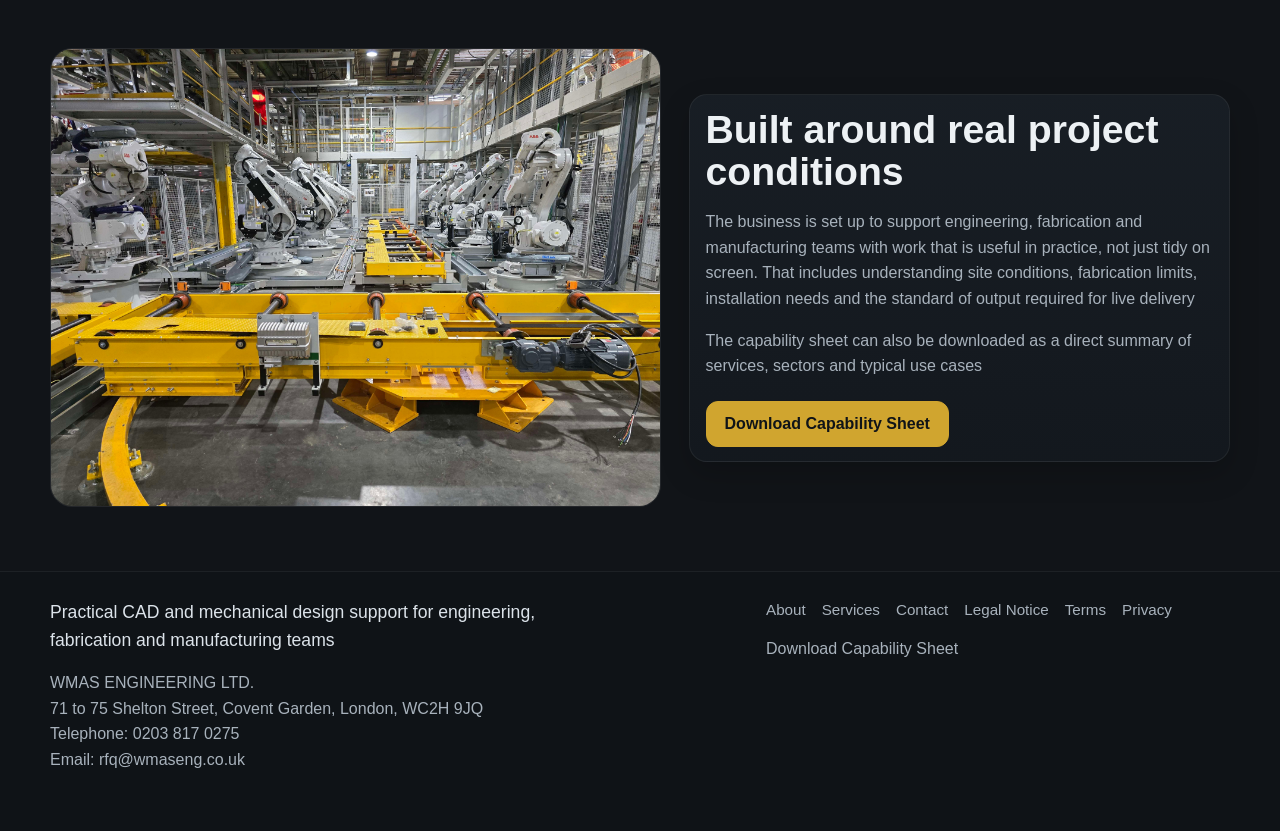
==== commit 55d1fba1: "Update about.html" ====
--- a/about.html
+++ b/about.html
@@ -39,8 +39,8 @@
       <p class="lead">WMAS ENGINEERING LTD. provides CAD modelling, mechanical design support and fabrication ready drawing output for engineering, fabrication and manufacturing teams working on real projects with real delivery pressures</p>
     </div>
   </section>
-
-  <section class="section">
+  
+<section class="section page-about">
     <div class="container grid-2">
       <div>
         <div class="section-head">
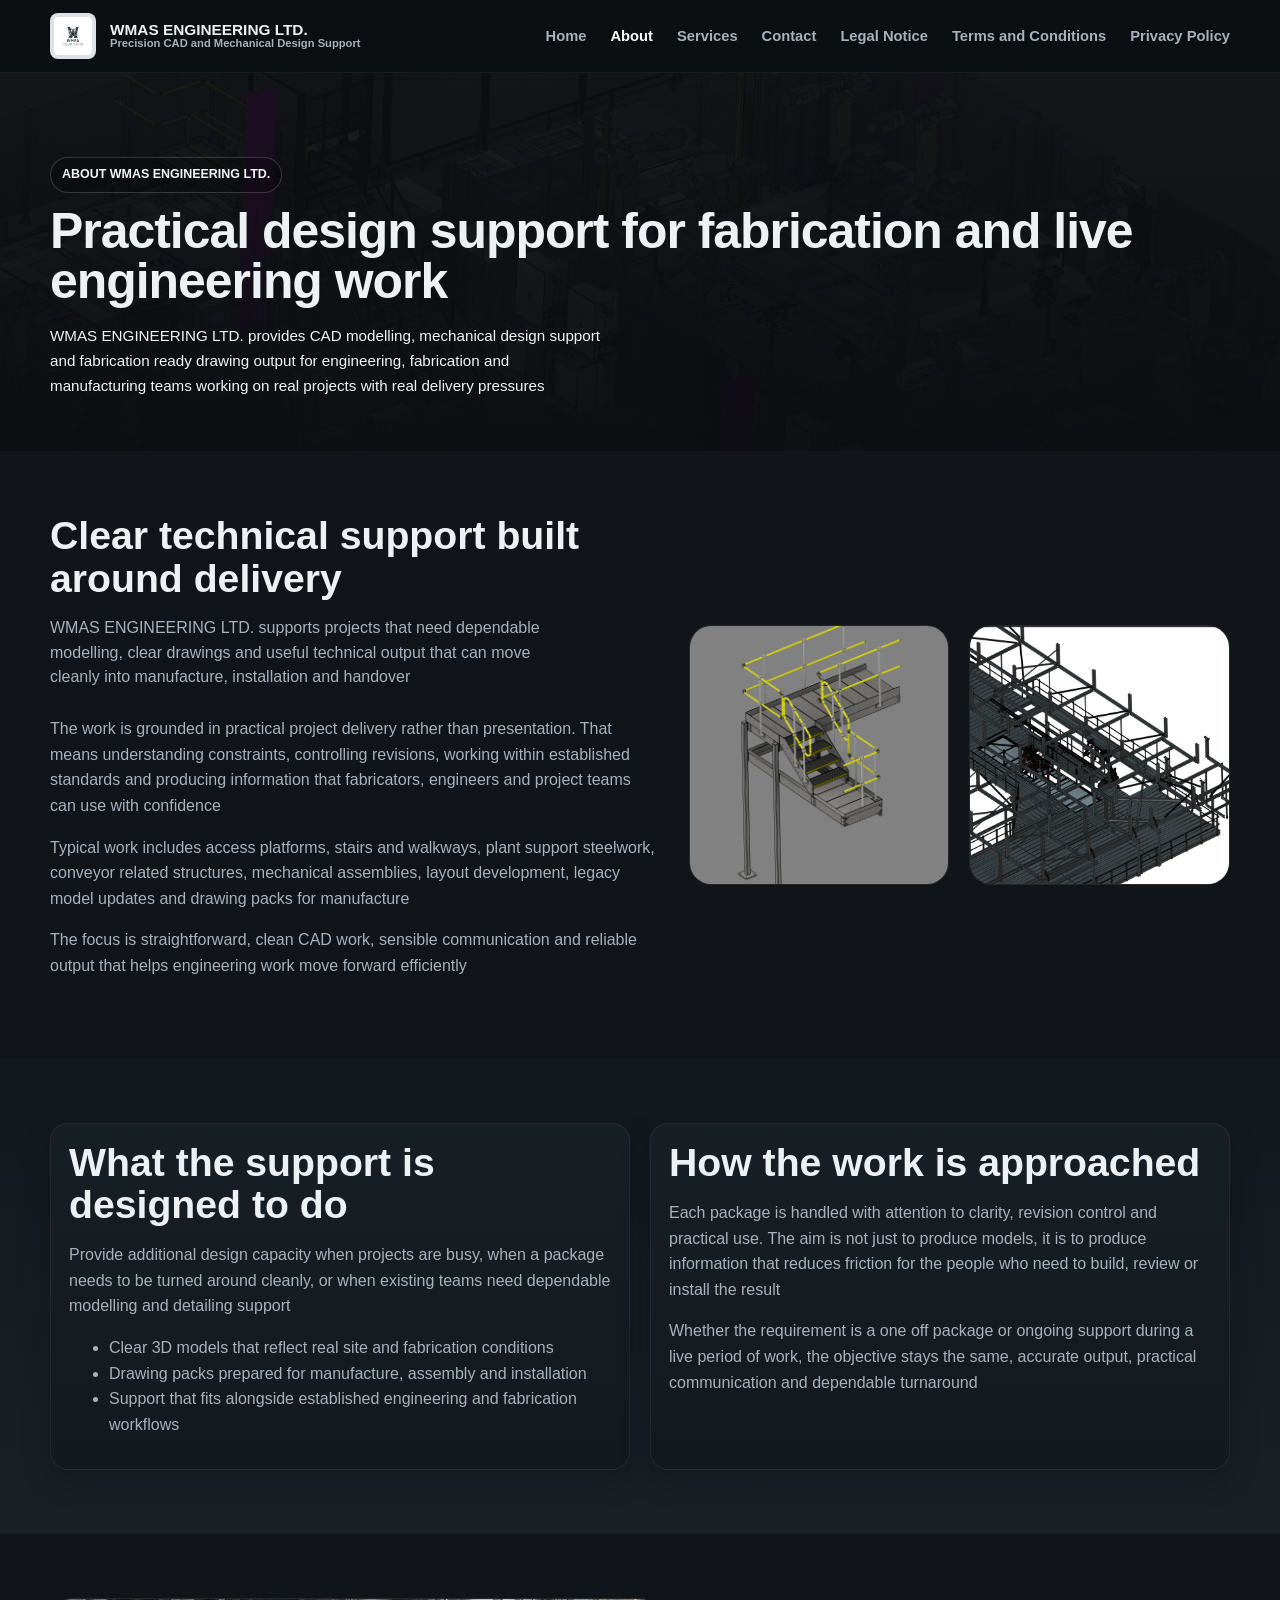
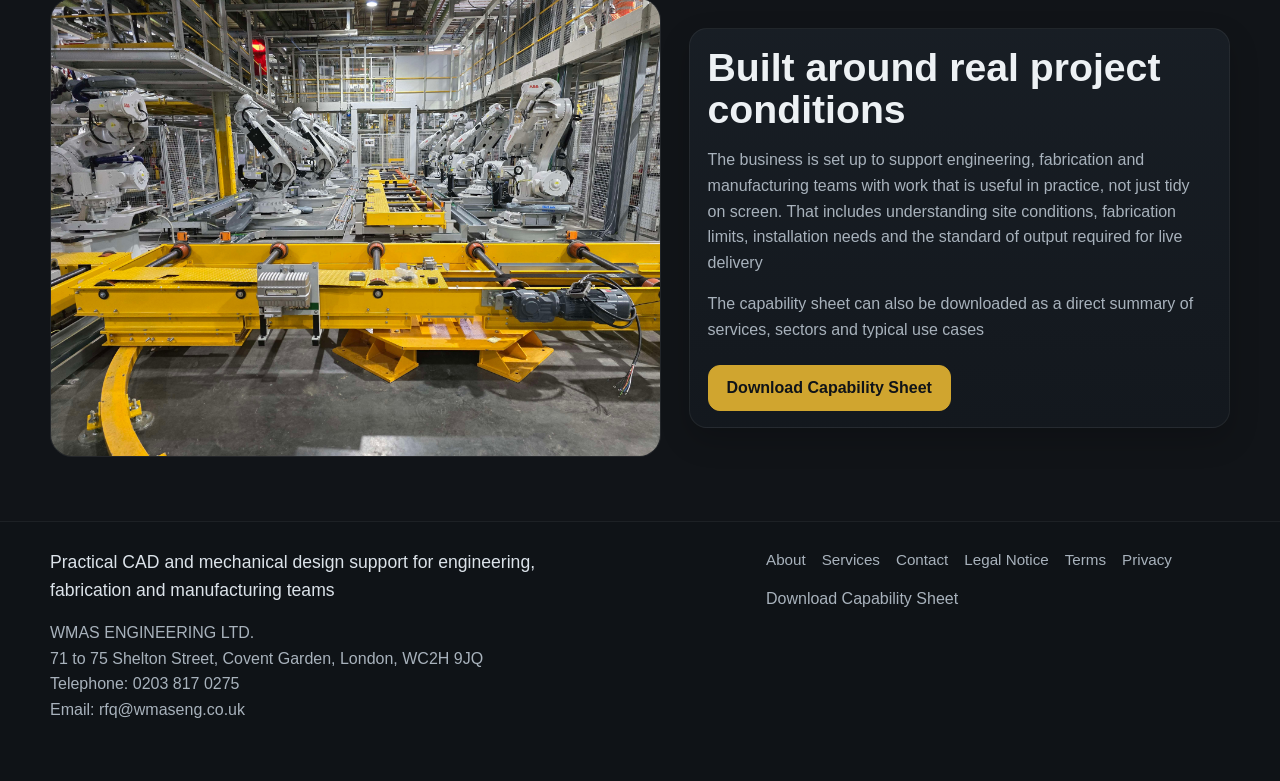
==== commit 40ba749e: "Update about.html" ====
--- a/about.html
+++ b/about.html
@@ -39,14 +39,14 @@
       <p class="lead">WMAS ENGINEERING LTD. provides CAD modelling, mechanical design support and fabrication ready drawing output for engineering, fabrication and manufacturing teams working on real projects with real delivery pressures</p>
     </div>
   </section>
-  
-<section class="section page-about">
+
+  <section class="section page-about">
     <div class="container grid-2">
       <div>
-        <div class="section-head">
-          <h2>Clear technical support built around delivery</h2>
-          <p class="muted">WMAS ENGINEERING LTD. supports projects that need dependable modelling, clear drawings and useful technical output that can move cleanly into manufacture, installation and handover</p>
-        </div>
+<div class="section-head" style="max-width:760px">
+  <h2>Clear technical support built around delivery</h2>
+  <p class="muted">WMAS ENGINEERING LTD. supports projects that need dependable modelling, clear drawings and useful technical output that can move cleanly into manufacture, installation and handover</p>
+</div>
 
         <p class="muted">The work is grounded in practical project delivery rather than presentation. That means understanding constraints, controlling revisions, working within established standards and producing information that fabricators, engineers and project teams can use with confidence</p>
 
@@ -54,15 +54,16 @@
 
         <p class="muted">The focus is straightforward, clean CAD work, sensible communication and reliable output that helps engineering work move forward efficiently</p>
       </div>
-      
-<div class="split-panel">
-  <div class="media-card">
-    <img src="assets/img/platform-stairs-model.png" alt="Platform and stairs CAD model">
-  </div>
-  <div class="media-card">
-    <img src="assets/img/sliding-maintenance-platform.png" alt="Sliding maintenance platform model">
-  </div>
-</div>
+
+      <div class="split-panel">
+        <div class="media-card">
+          <img src="assets/img/platform-stairs-model.png" alt="Platform and stairs CAD model">
+        </div>
+        <div class="media-card">
+          <img src="assets/img/sliding-maintenance-platform.png" alt="Sliding maintenance platform model">
+        </div>
+      </div>
+    </div>
   </section>
 
   <section class="section section-alt">
--- a/assets/css/styles.css
+++ b/assets/css/styles.css
@@ -193,8 +193,9 @@
 .lead{
   font-size:.95rem;
   color:#f2f5f7;
-  max-width:54ch;
-  margin-top:8px;
+  max-width:66ch;
+  margin-top:12px;
+  line-height:1.65;
 }
 
 .hero-actions,
@@ -234,7 +235,7 @@
 
 .section-head{
   max-width:620px;
-  margin-bottom:18px;
+  margin-bottom:26px;
 }
 
 .section-head p{
@@ -275,8 +276,19 @@
   background:linear-gradient(180deg,rgba(25,31,37,.96),rgba(20,25,30,.96));
   border:1px solid rgba(255,255,255,.06);
   border-radius:18px;
-  padding:14px 16px 14px;
+  padding:18px 18px 16px;
   box-shadow:0 12px 30px rgba(0,0,0,.18);
+  transition:transform .2s ease, box-shadow .2s ease, border-color .2s ease, background .2s ease;
+}
+
+.card:hover,
+.feature-card:hover,
+.info-panel:hover,
+.form-panel:hover{
+  transform:translateY(-4px);
+  border-color:rgba(208,165,47,.38);
+  box-shadow:0 18px 40px rgba(0,0,0,.28), 0 0 22px rgba(208,165,47,.12);
+  background:linear-gradient(180deg,rgba(28,35,42,.98),rgba(21,27,32,.98));
 }
 
 .feature-card{
@@ -331,7 +343,7 @@
 }
 
 .page-hero{
-  padding:110px 0 54px;
+  padding:84px 0 38px;
   position:relative;
   overflow:hidden;
 }
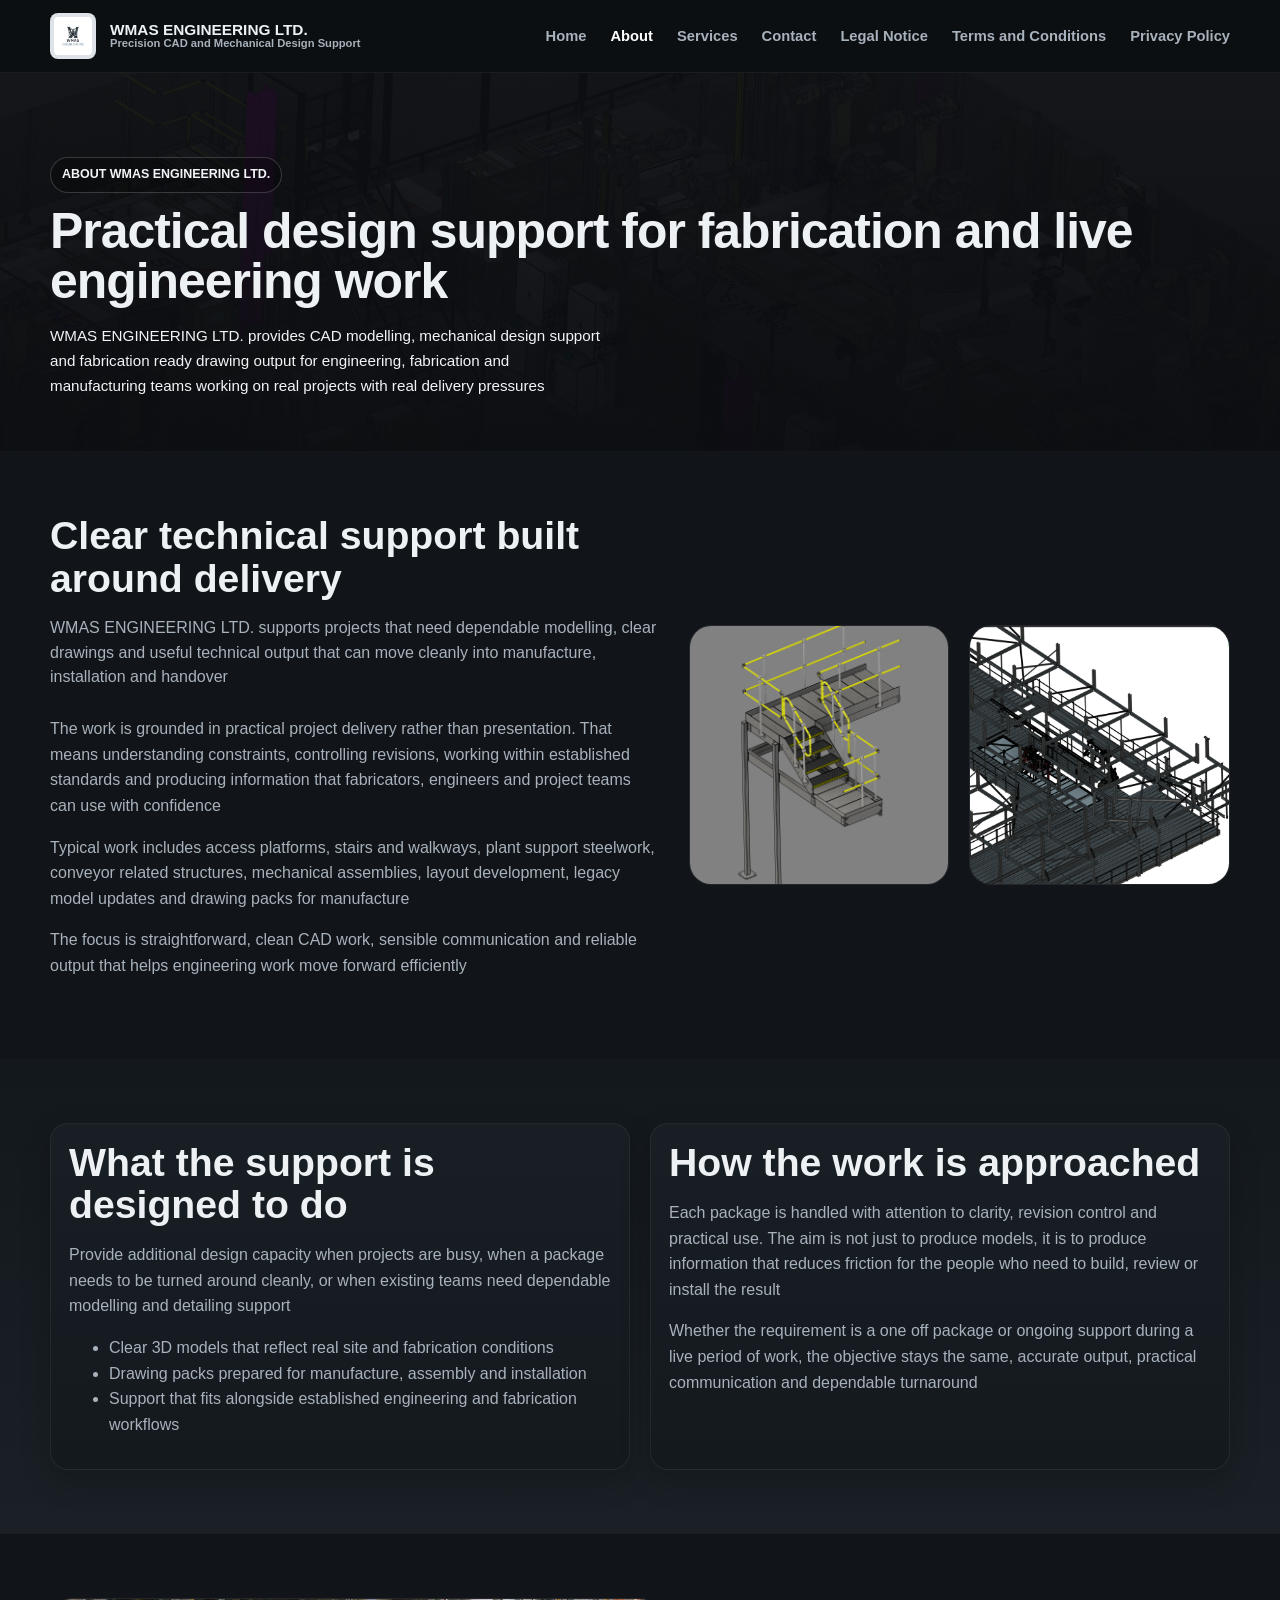
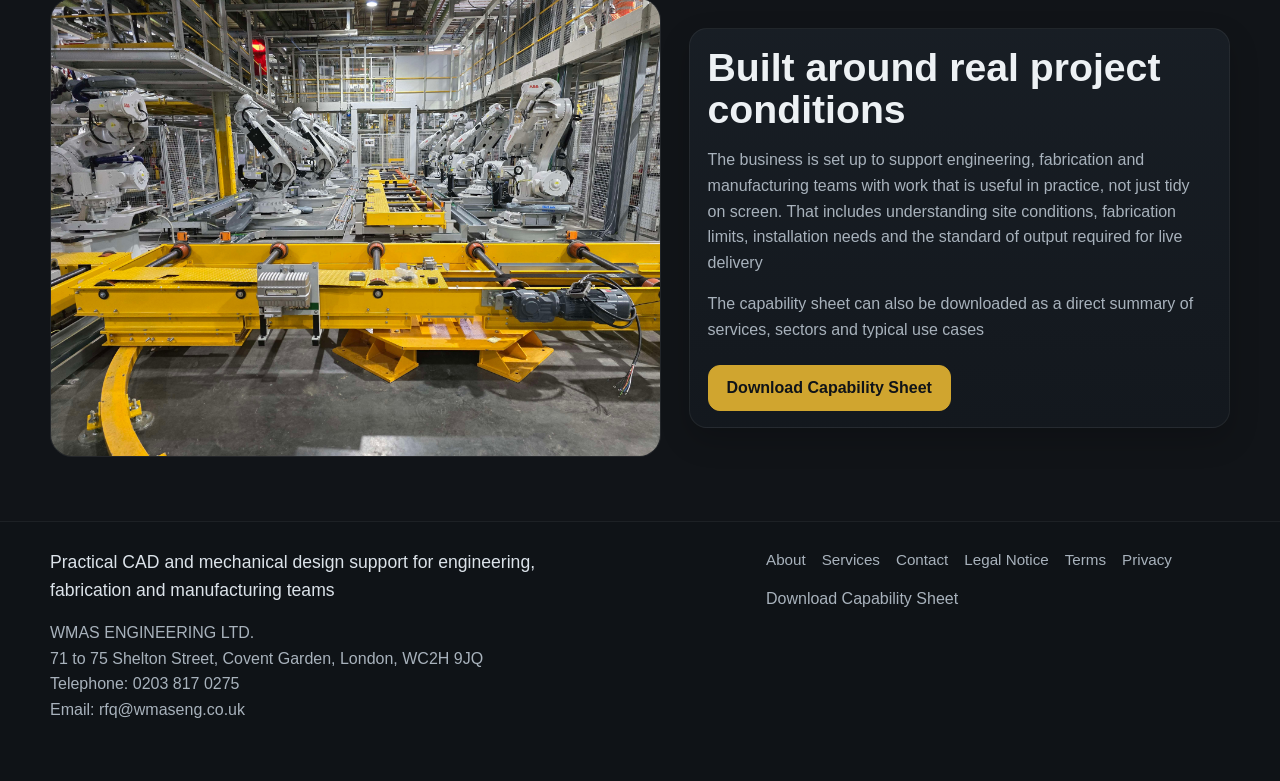
==== commit edce66d8: "Update about.html" ====
--- a/about.html
+++ b/about.html
@@ -45,7 +45,7 @@
       <div>
 <div class="section-head" style="max-width:760px">
   <h2>Clear technical support built around delivery</h2>
-  <p class="muted">WMAS ENGINEERING LTD. supports projects that need dependable modelling, clear drawings and useful technical output that can move cleanly into manufacture, installation and handover</p>
+  <p class="muted" style="max-width:72ch">WMAS ENGINEERING LTD. supports projects that need dependable modelling, clear drawings and useful technical output that can move cleanly into manufacture, installation and handover</p>
 </div>
 
         <p class="muted">The work is grounded in practical project delivery rather than presentation. That means understanding constraints, controlling revisions, working within established standards and producing information that fabricators, engineers and project teams can use with confidence</p>
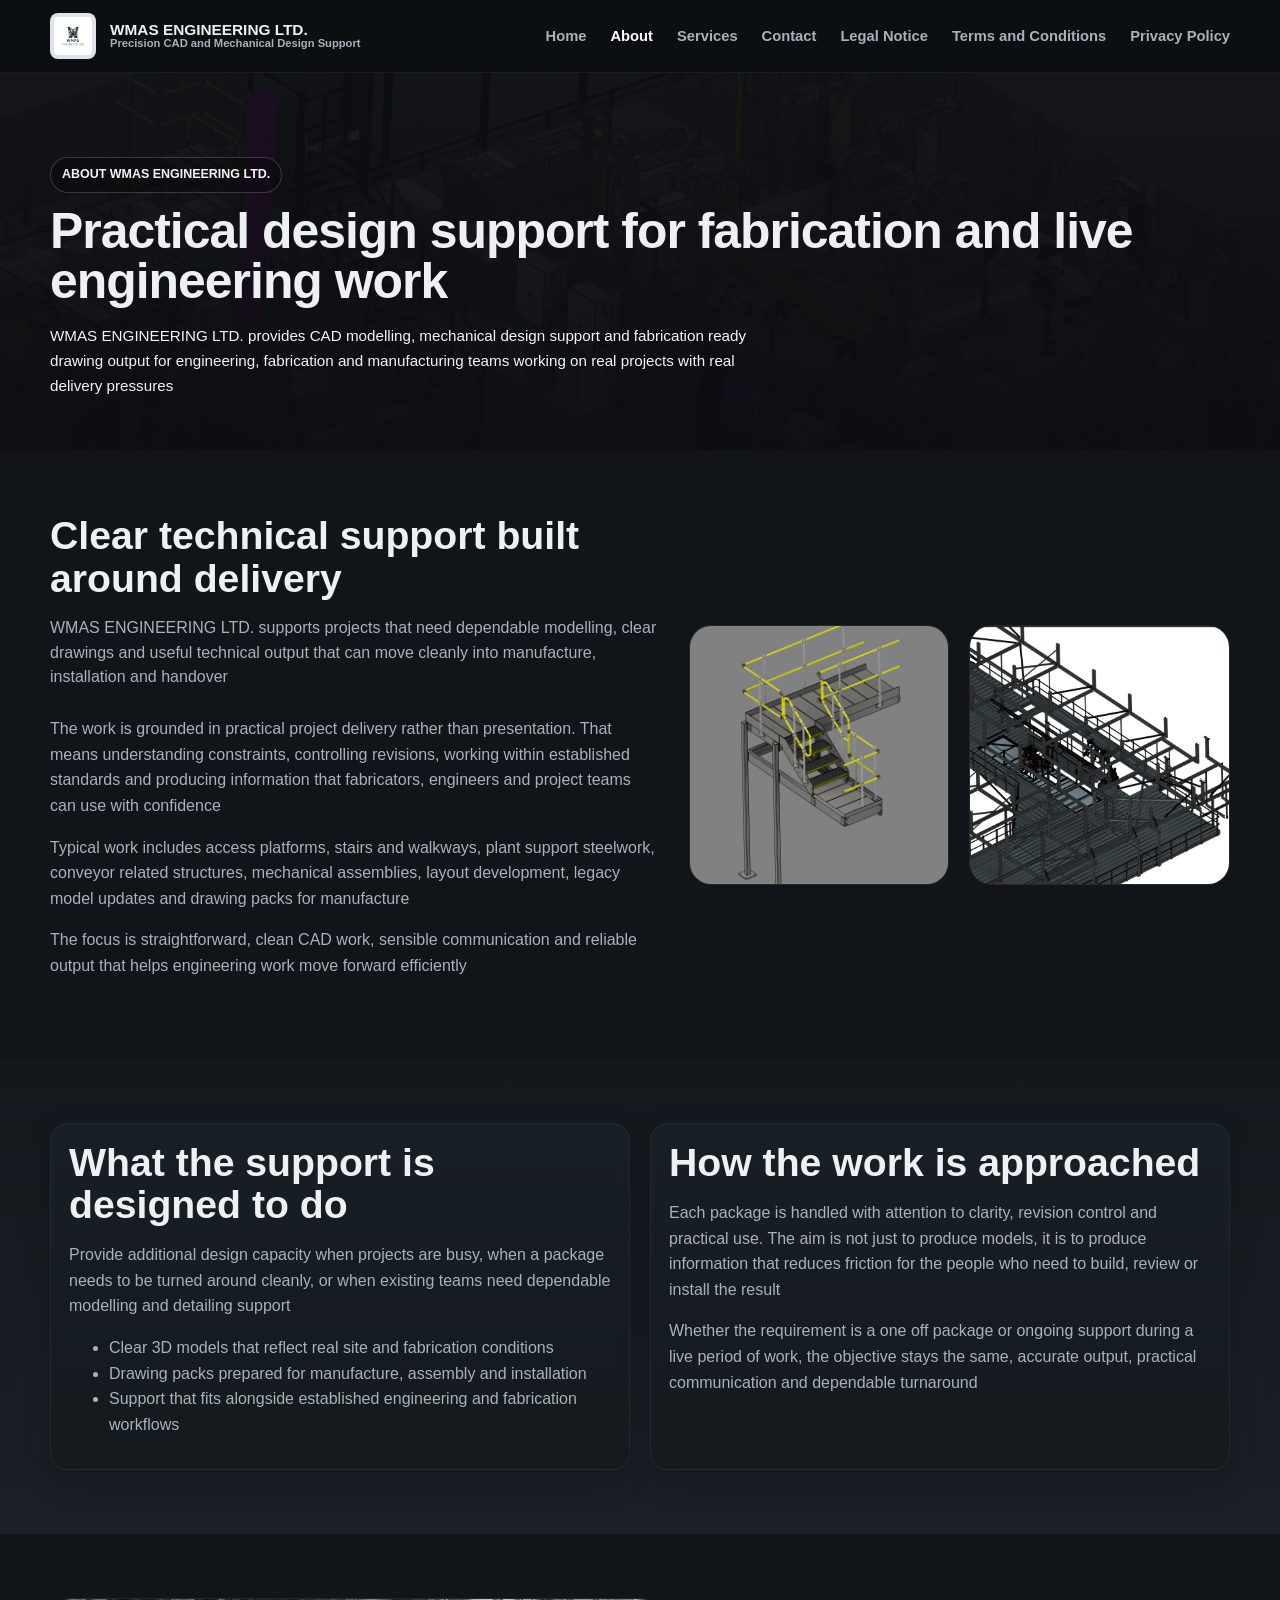
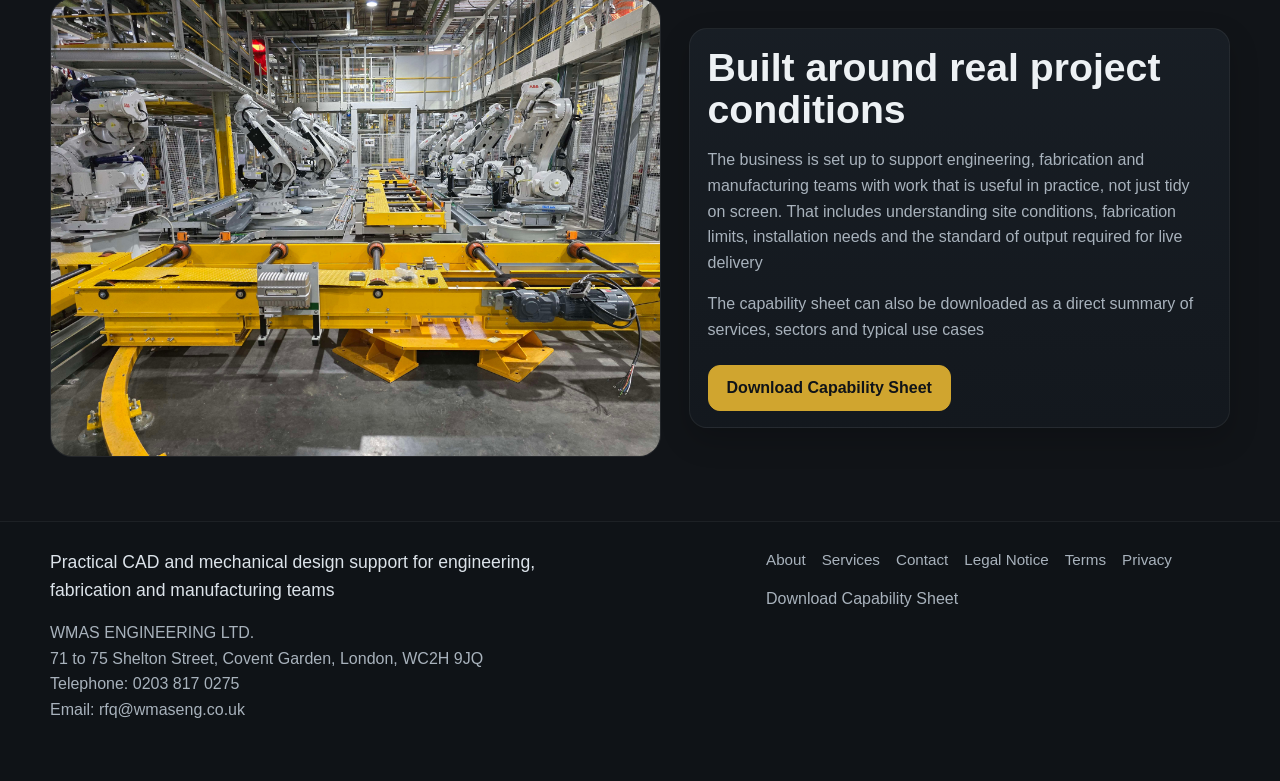
==== commit 44729a74: "Update about.html" ====
--- a/about.html
+++ b/about.html
@@ -36,7 +36,7 @@
     <div class="container">
       <span class="eyebrow">About WMAS ENGINEERING LTD.</span>
       <h1>Practical design support for fabrication and live engineering work</h1>
-      <p class="lead">WMAS ENGINEERING LTD. provides CAD modelling, mechanical design support and fabrication ready drawing output for engineering, fabrication and manufacturing teams working on real projects with real delivery pressures</p>
+<p class="lead" style="max-width:86ch">WMAS ENGINEERING LTD. provides CAD modelling, mechanical design support and fabrication ready drawing output for engineering, fabrication and manufacturing teams working on real projects with real delivery pressures</p>
     </div>
   </section>
 
